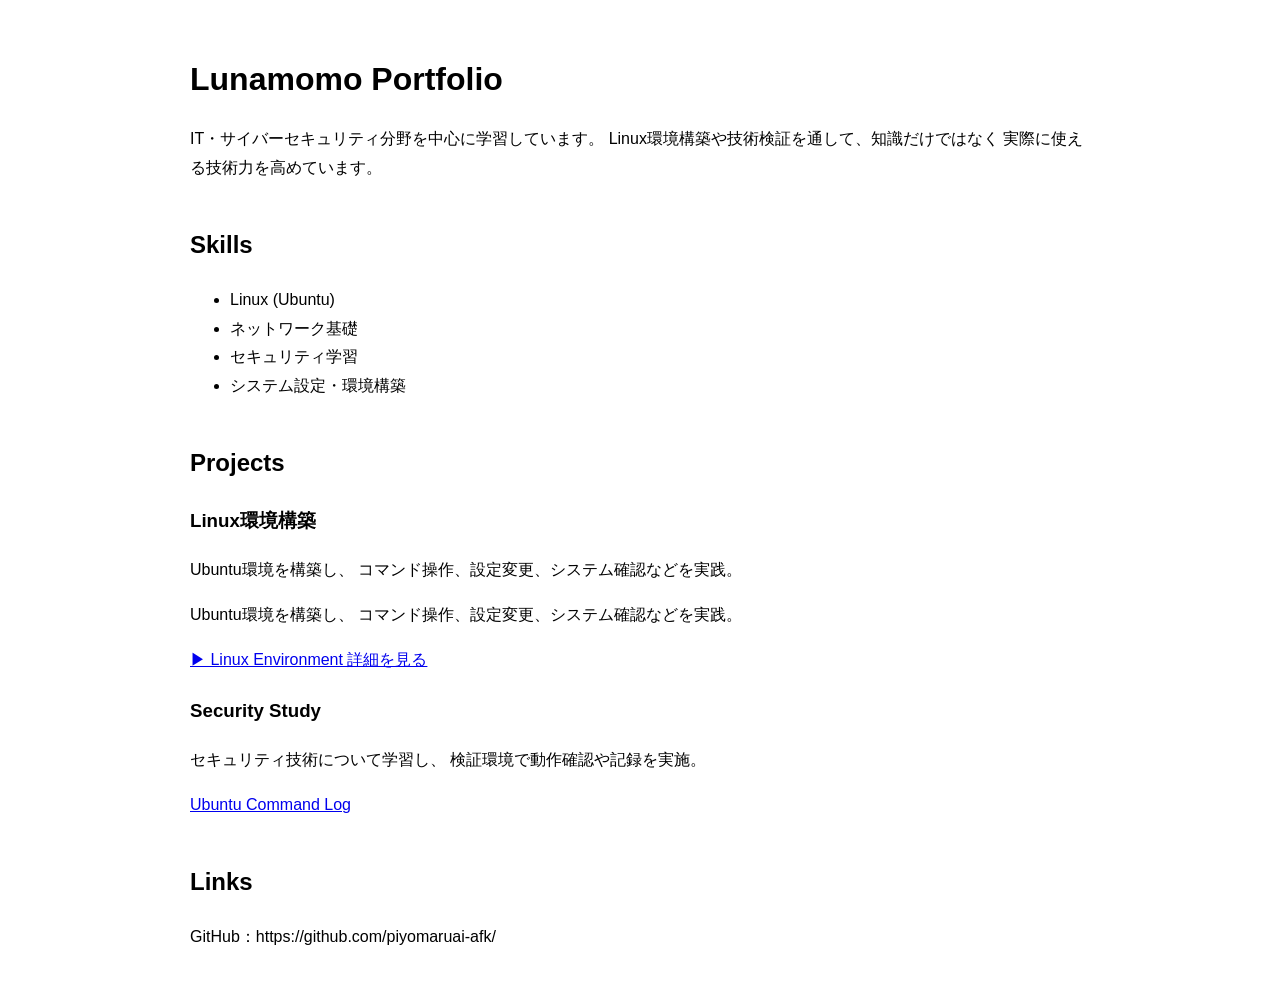
==== index.html @ f40218a3 "Update index.html change" ====
<!DOCTYPE html>
<html lang="ja">
<head>
<meta charset="UTF-8">
<title>Lunamomo Portfolio</title>

<style>
body {
    font-family: sans-serif;
    max-width: 900px;
    margin: auto;
    padding: 30px;
    line-height: 1.8;
}

h1 {
    margin-bottom: 10px;
}

section {
    margin-top: 40px;
}
</style>

</head>

<body>

<h1>Lunamomo Portfolio</h1>

<p>
IT・サイバーセキュリティ分野を中心に学習しています。
Linux環境構築や技術検証を通して、知識だけではなく
実際に使える技術力を高めています。
</p>


<section>
<h2>Skills</h2>

<ul>
<li>Linux (Ubuntu)</li>
<li>ネットワーク基礎</li>
<li>セキュリティ学習</li>
<li>システム設定・環境構築</li>
</ul>

</section>


<section>
<h2>Projects</h2>

<h3>Linux環境構築</h3>

<p>
Ubuntu環境を構築し、
コマンド操作、設定変更、システム確認などを実践。
</p>

<p>
Ubuntu環境を構築し、
コマンド操作、設定変更、システム確認などを実践。
</p>

    <a href="projects/linux.html">
▶ Linux Environment 詳細を見る
</a>
<h3>Security Study</h3>

<p>
セキュリティ技術について学習し、
検証環境で動作確認や記録を実施。
</p>
<a href="projects/cyber-check.txt">
Ubuntu Command Log
</a>
</section>


<section>
<h2>Links</h2>

<p>
GitHub：https://github.com/piyomaruai-afk/
</p>
    
</section>


</body>
</html>
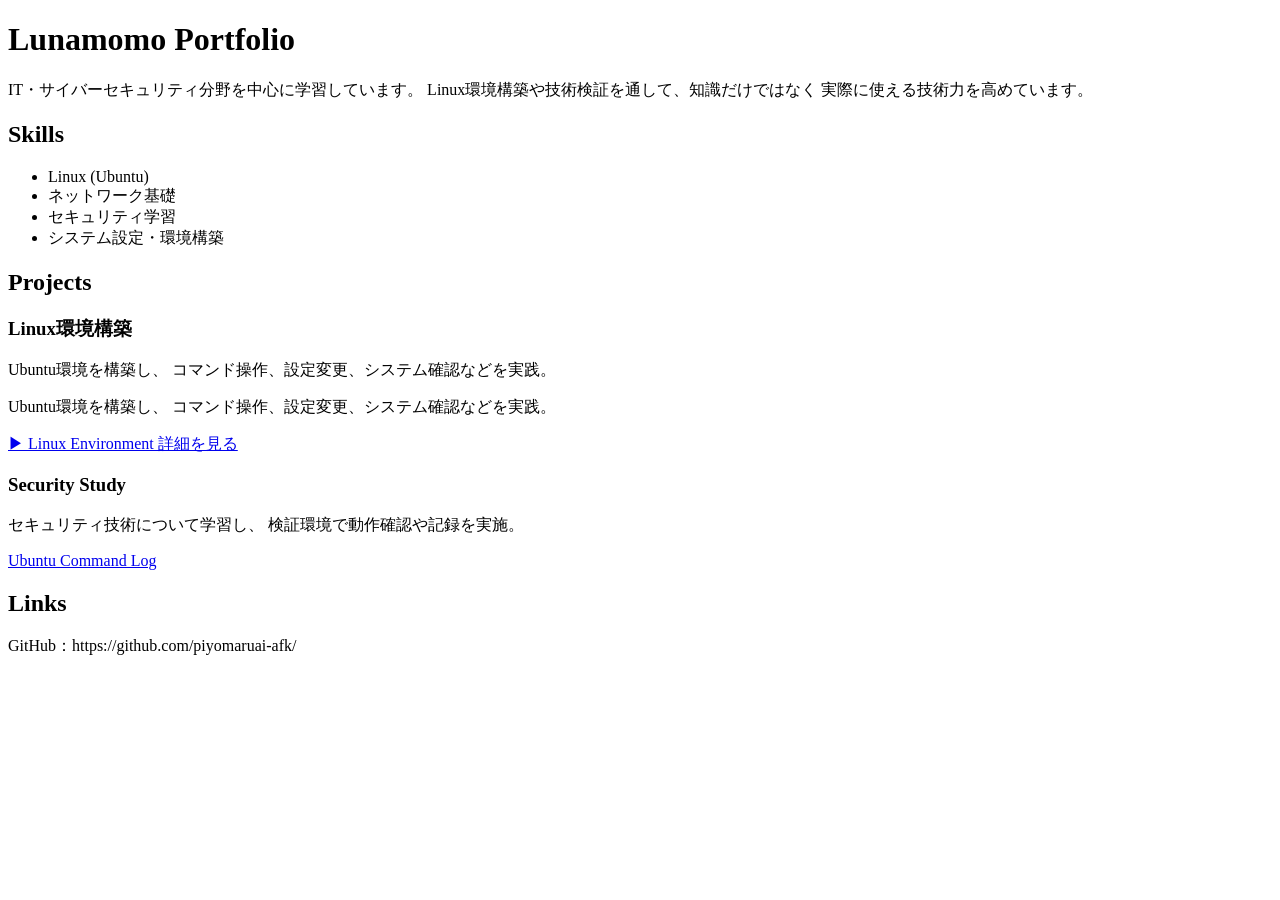
==== commit 92393038: "Update index.html update" ====
--- a/index.html
+++ b/index.html
@@ -3,24 +3,6 @@
 <head>
 <meta charset="UTF-8">
 <title>Lunamomo Portfolio</title>
-
-<style>
-body {
-    font-family: sans-serif;
-    max-width: 900px;
-    margin: auto;
-    padding: 30px;
-    line-height: 1.8;
-}
-
-h1 {
-    margin-bottom: 10px;
-}
-
-section {
-    margin-top: 40px;
-}
-</style>
 
 </head>
 
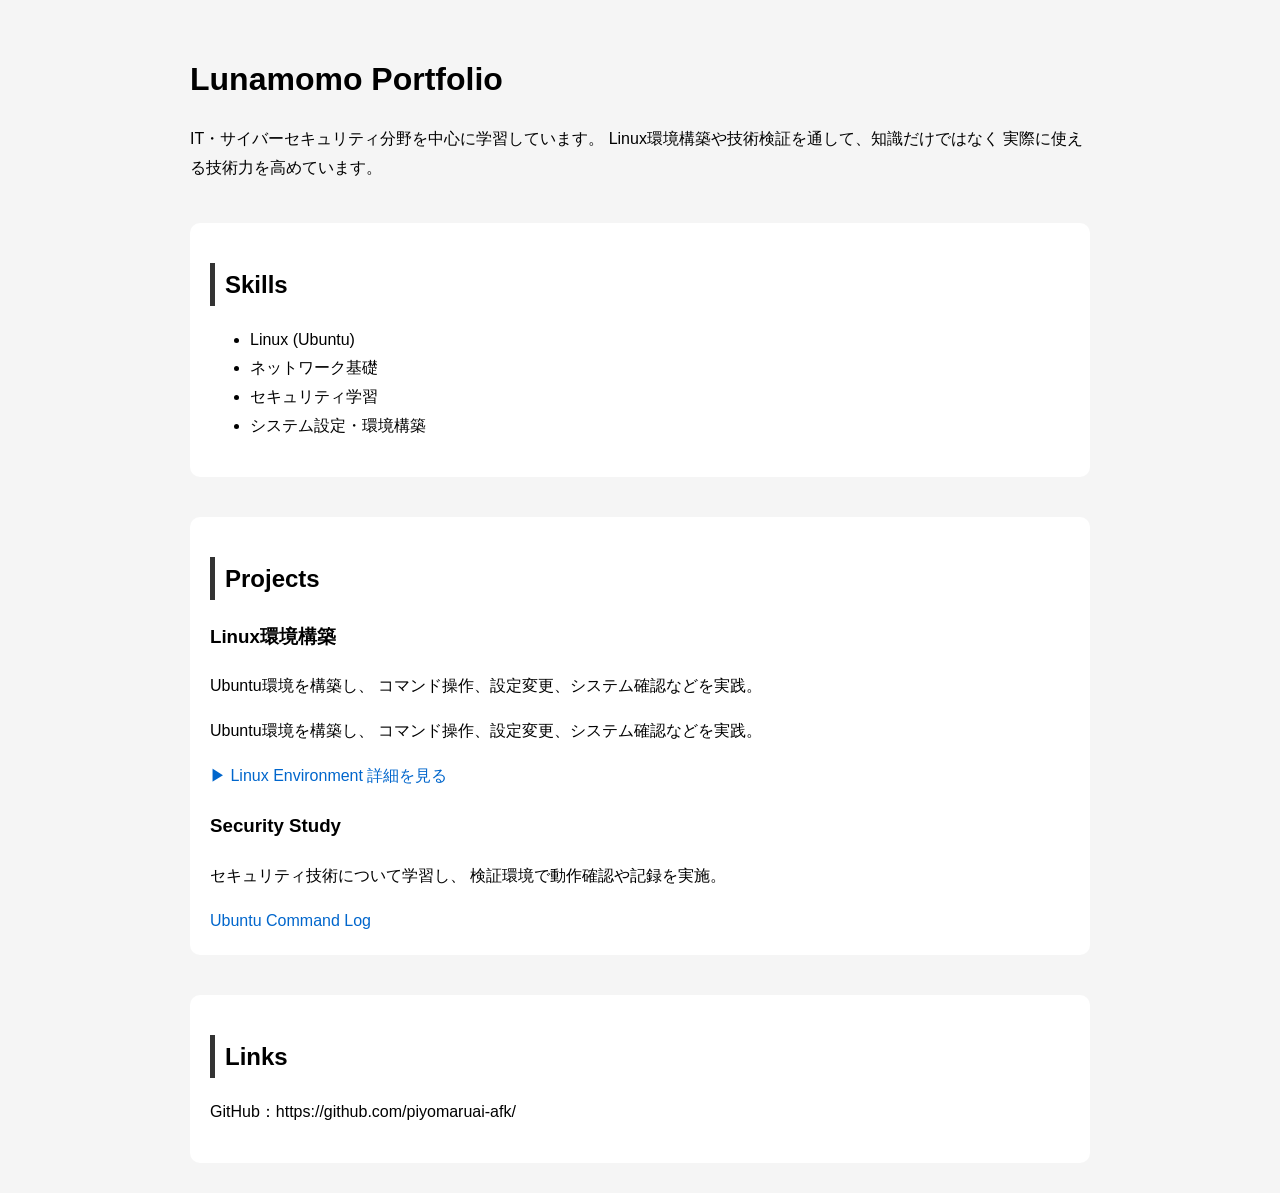
==== commit c5c60a1f: "Update index.html update" ====
--- a/index.html
+++ b/index.html
@@ -4,6 +4,8 @@
 <meta charset="UTF-8">
 <title>Lunamomo Portfolio</title>
 
+<link rel="stylesheet" href="style.css">
+    
 </head>
 
 <body>
--- a/style.css
+++ b/style.css
@@ -0,0 +1,38 @@
+body {
+    font-family: sans-serif;
+    max-width: 900px;
+    margin: auto;
+    padding: 30px;
+    line-height: 1.8;
+    background: #f5f5f5;
+}
+
+
+h1 {
+    margin-bottom: 10px;
+}
+
+
+h2 {
+    border-left: 5px solid #333;
+    padding-left: 10px;
+}
+
+
+section {
+    margin-top: 40px;
+    background: white;
+    padding: 20px;
+    border-radius: 10px;
+}
+
+
+a {
+    color: #0066cc;
+    text-decoration: none;
+}
+
+
+a:hover {
+    text-decoration: underline;
+}
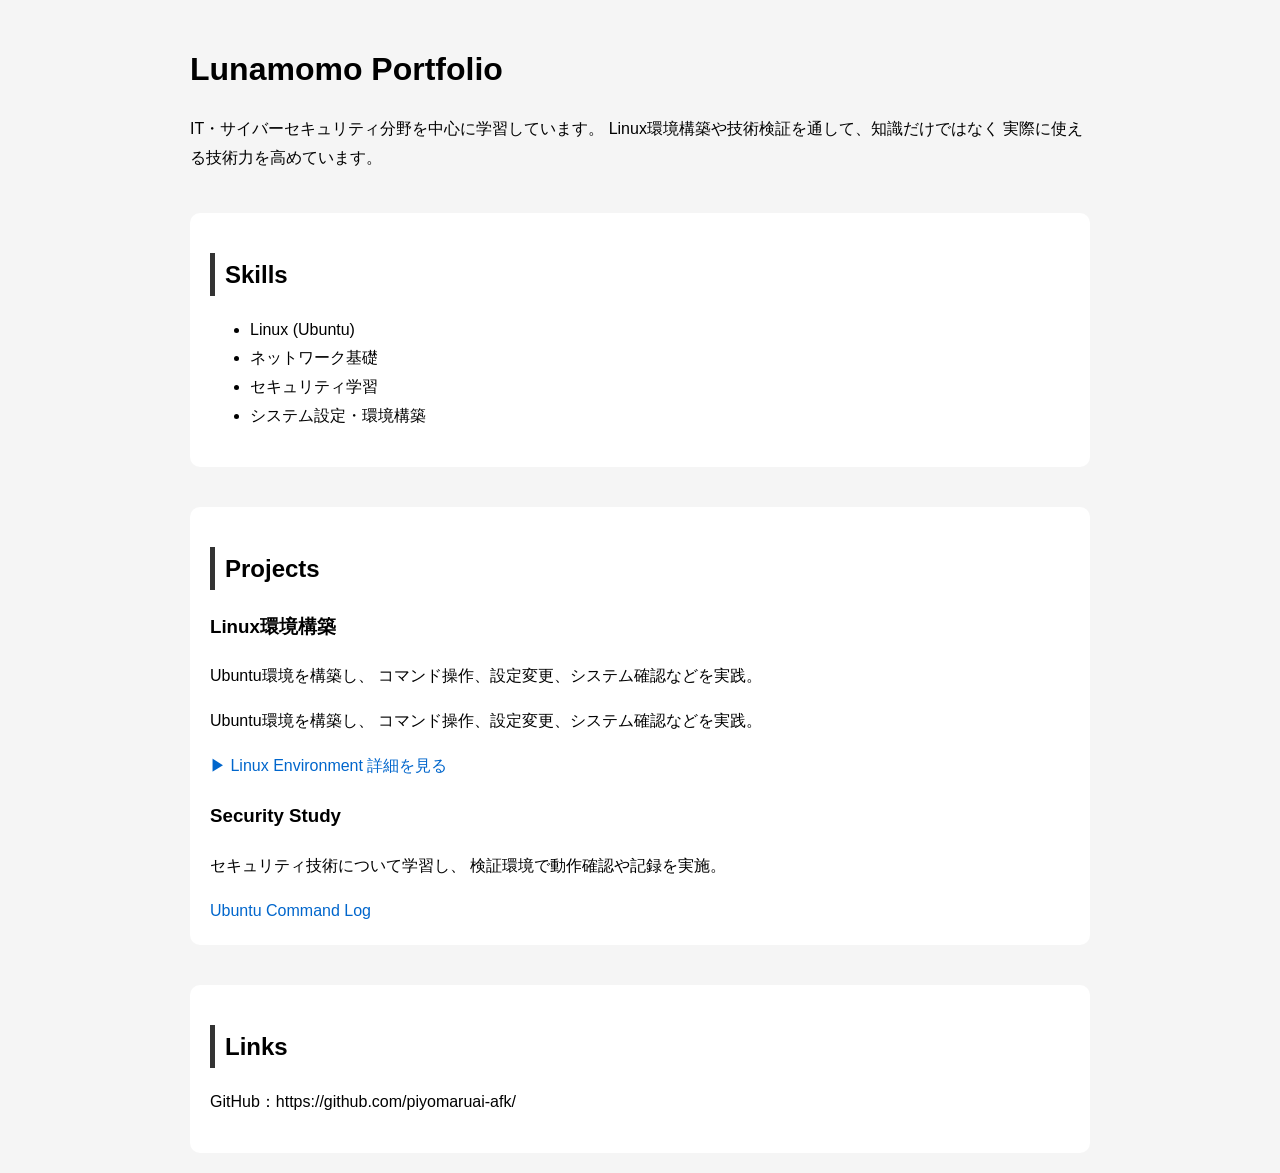
==== commit 2eba1c97: "Update index.html update" ====
--- a/index.html
+++ b/index.html
@@ -47,7 +47,7 @@
 コマンド操作、設定変更、システム確認などを実践。
 </p>
 
-    <a href="projects/linux.html">
+    <a href="https://piyomaruai-afk.github.io/lunamomo-portfolio/project/linux.html">
 ▶ Linux Environment 詳細を見る
 </a>
 <h3>Security Study</h3>
--- a/style.css
+++ b/style.css
@@ -2,9 +2,11 @@
     font-family: sans-serif;
     max-width: 900px;
     margin: auto;
-    padding: 30px;
+    padding: 20px;
     line-height: 1.8;
     background: #f5f5f5;
+
+
 }
 
 
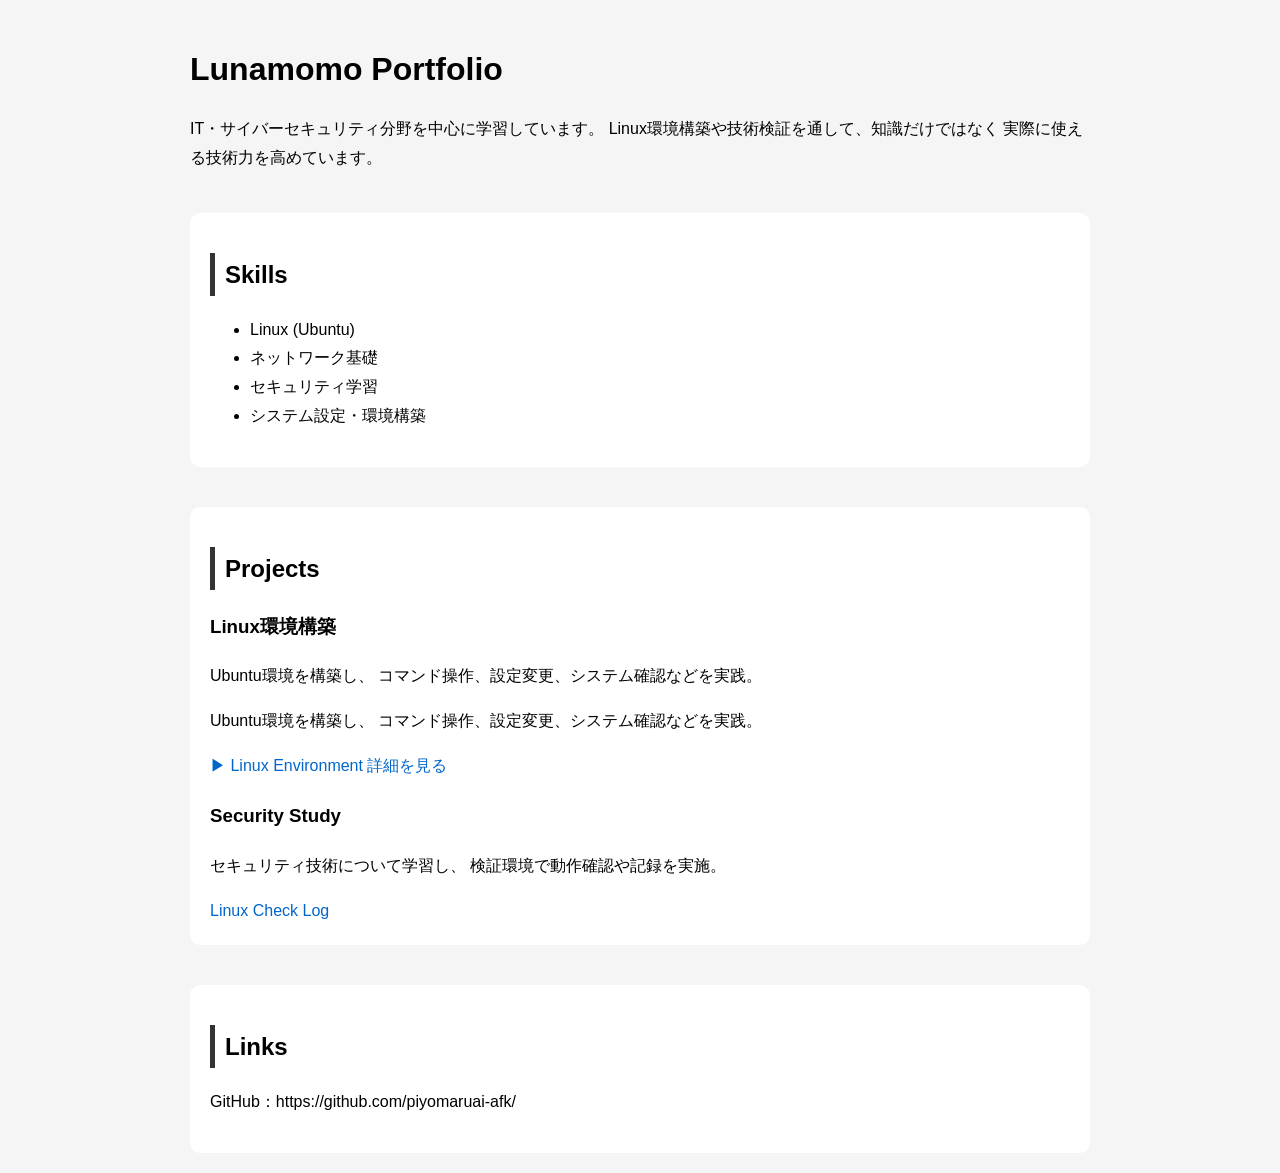
==== commit 775b31a3: "Update index.html update" ====
--- a/index.html
+++ b/index.html
@@ -56,8 +56,8 @@
 セキュリティ技術について学習し、
 検証環境で動作確認や記録を実施。
 </p>
-<a href="projects/cyber-check.txt">
-Ubuntu Command Log
+<a href="image/cyber-xxxx.txt">
+Linux Check Log
 </a>
 </section>
 
